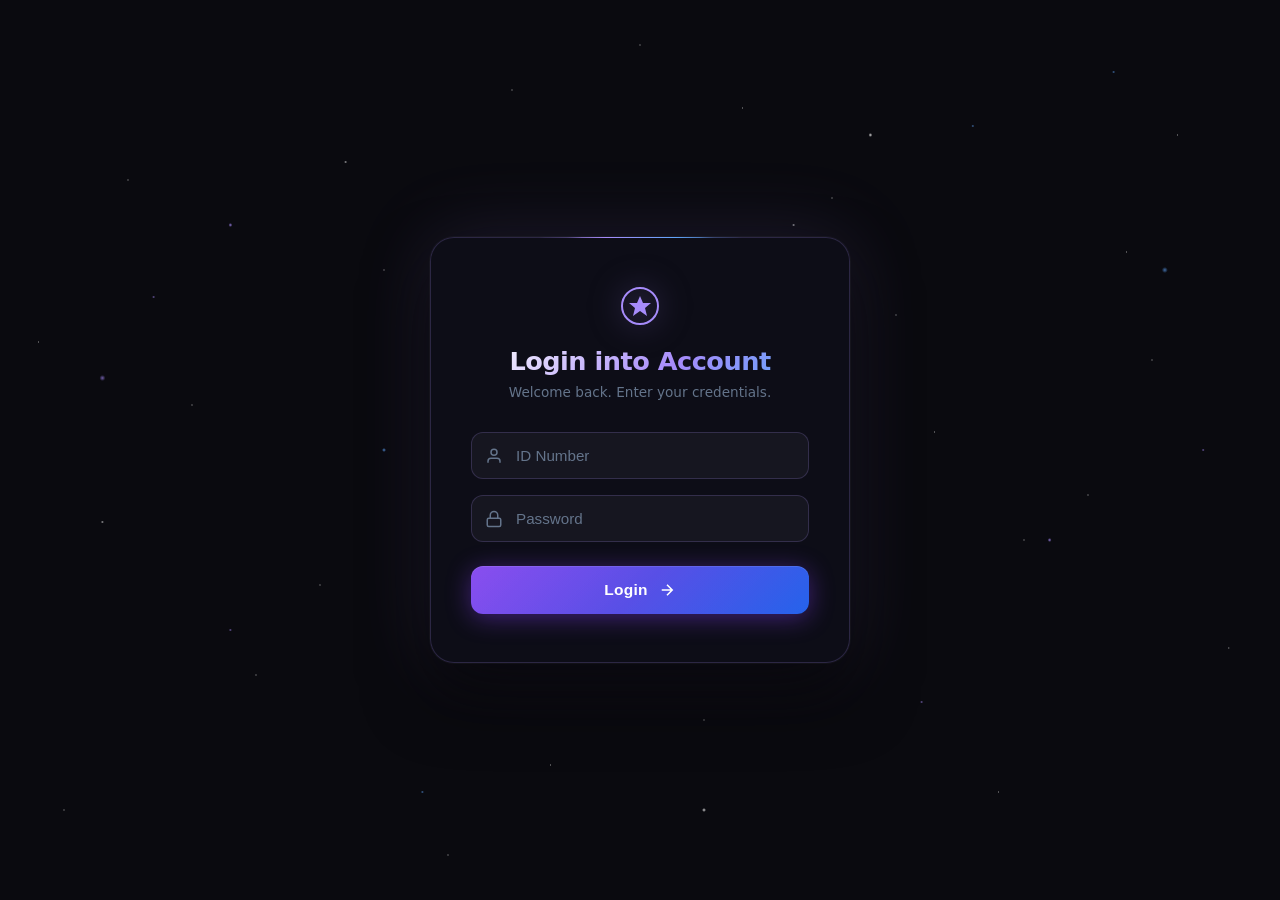
==== index.html @ b6b84334 "login project comleted" ====
<!DOCTYPE html>
<html lang="en">
<head>
    <meta charset="UTF-8">
    <meta name="viewport" content="width=device-width, initial-scale=1.0">
    <title>Login into Account</title>
    <link rel="stylesheet" href="./style.css">
</head>
<body>

    <div class="stars">
        <div class="stars-small"></div>
        <div class="stars-medium"></div>
        <div class="stars-large"></div>
    </div>

    <div class="wrapper">
        <div class="logo">
            <svg width="40" height="40" viewBox="0 0 40 40" fill="none">
                <circle cx="20" cy="20" r="18" stroke="url(#grad)" stroke-width="2"/>
                <path d="M20 10 L23 17 L31 17 L25 22 L27 30 L20 25 L13 30 L15 22 L9 17 L17 17 Z" fill="url(#grad)"/>
                <defs>
                    <linearGradient id="grad" x1="0" y1="0" x2="40" y2="40">
                        <stop offset="0%" stop-color="#a78bfa"/>
                        <stop offset="100%" stop-color="#60a5fa"/>
                    </linearGradient>
                </defs>
            </svg>
        </div>
        <h1>Login into Account</h1>
        <p class="subtitle">Welcome back. Enter your credentials.</p>
        <form action="">
            <div class="input-group">
                <svg class="input-icon" width="18" height="18" viewBox="0 0 24 24" fill="none" stroke="currentColor" stroke-width="2">
                    <path d="M20 21v-2a4 4 0 0 0-4-4H8a4 4 0 0 0-4 4v2"/>
                    <circle cx="12" cy="7" r="4"/>
                </svg>
                <input class="id-input"  type="number" placeholder="ID Number">
            </div>
            <div class="input-group">
                <svg class="input-icon" width="18" height="18" viewBox="0 0 24 24" fill="none" stroke="currentColor" stroke-width="2">
                    <rect x="3" y="11" width="18" height="11" rx="2" ry="2"/>
                    <path d="M7 11V7a5 5 0 0 1 10 0v4"/>
                </svg>
                <input class="password-input"  type="password" placeholder="Password">
            </div>
            <button type="submit" class="login-btn">
                <span>Login</span>
                <svg width="18" height="18" viewBox="0 0 24 24" fill="none" stroke="currentColor" stroke-width="2">
                    <path d="M5 12h14M12 5l7 7-7 7"/>
                </svg>
            </button>
        </form>
    </div>


    <script src="./main.js"></script>

</body>
</html>
---- style.css ----
*, *::before, *::after {
    margin: 0;
    padding: 0;
    box-sizing: border-box;
}

:root {
    --bg: #0a0a0f;
    --card-bg: rgba(15, 15, 25, 0.85);
    --border: rgba(167, 139, 250, 0.2);
    --border-hover: rgba(167, 139, 250, 0.5);
    --purple: #a78bfa;
    --blue: #60a5fa;
    --text: #e2e8f0;
    --muted: #64748b;
    --input-bg: rgba(255, 255, 255, 0.04);
    --input-bg-focus: rgba(167, 139, 250, 0.08);
    --glow: rgba(167, 139, 250, 0.15);
}

html, body {
    height: 100%;
    font-family: 'Segoe UI', system-ui, -apple-system, sans-serif;
    background: var(--bg);
    color: var(--text);
    overflow: hidden;
}

/* ── Stars ── */
.stars {
    position: fixed;
    inset: 0;
    z-index: 0;
    pointer-events: none;
}

.stars-small,
.stars-medium,
.stars-large {
    position: absolute;
    inset: 0;
    background-repeat: repeat;
    animation: twinkle linear infinite;
}

.stars-small {
    background-image:
        radial-gradient(1px 1px at 10% 20%, #fff 0%, transparent 100%),
        radial-gradient(1px 1px at 25% 65%, #fff 0%, transparent 100%),
        radial-gradient(1px 1px at 40% 10%, #fff 0%, transparent 100%),
        radial-gradient(1px 1px at 55% 80%, #fff 0%, transparent 100%),
        radial-gradient(1px 1px at 70% 35%, #fff 0%, transparent 100%),
        radial-gradient(1px 1px at 85% 55%, #fff 0%, transparent 100%),
        radial-gradient(1px 1px at 5%  90%, #fff 0%, transparent 100%),
        radial-gradient(1px 1px at 92% 15%, #fff 0%, transparent 100%),
        radial-gradient(1px 1px at 15% 45%, #fff 0%, transparent 100%),
        radial-gradient(1px 1px at 30% 30%, #fff 0%, transparent 100%),
        radial-gradient(1px 1px at 48% 50%, #fff 0%, transparent 100%),
        radial-gradient(1px 1px at 63% 70%, #fff 0%, transparent 100%),
        radial-gradient(1px 1px at 78% 88%, #fff 0%, transparent 100%),
        radial-gradient(1px 1px at 90% 40%, #fff 0%, transparent 100%),
        radial-gradient(1px 1px at 20% 75%, #fff 0%, transparent 100%),
        radial-gradient(1px 1px at 35% 95%, #fff 0%, transparent 100%),
        radial-gradient(1px 1px at 50% 5%,  #fff 0%, transparent 100%),
        radial-gradient(1px 1px at 65% 22%, #fff 0%, transparent 100%),
        radial-gradient(1px 1px at 80% 60%, #fff 0%, transparent 100%),
        radial-gradient(1px 1px at 96% 72%, #fff 0%, transparent 100%),
        radial-gradient(1px 1px at 3%  38%, #fff 0%, transparent 100%),
        radial-gradient(1px 1px at 43% 85%, #fff 0%, transparent 100%),
        radial-gradient(1px 1px at 58% 12%, #fff 0%, transparent 100%),
        radial-gradient(1px 1px at 73% 48%, #fff 0%, transparent 100%),
        radial-gradient(1px 1px at 88% 28%, #fff 0%, transparent 100%);
    opacity: 0.6;
    animation-duration: 6s;
}

.stars-medium {
    background-image:
        radial-gradient(1.5px 1.5px at 12% 33%, rgba(167,139,250,0.9) 0%, transparent 100%),
        radial-gradient(1.5px 1.5px at 27% 18%, rgba(255,255,255,0.9) 0%, transparent 100%),
        radial-gradient(1.5px 1.5px at 42% 62%, rgba(96,165,250,0.9) 0%, transparent 100%),
        radial-gradient(1.5px 1.5px at 57% 44%, rgba(255,255,255,0.9) 0%, transparent 100%),
        radial-gradient(1.5px 1.5px at 72% 78%, rgba(167,139,250,0.9) 0%, transparent 100%),
        radial-gradient(1.5px 1.5px at 87% 8%,  rgba(96,165,250,0.9) 0%, transparent 100%),
        radial-gradient(1.5px 1.5px at 8%  58%, rgba(255,255,255,0.9) 0%, transparent 100%),
        radial-gradient(1.5px 1.5px at 94% 50%, rgba(167,139,250,0.9) 0%, transparent 100%),
        radial-gradient(1.5px 1.5px at 33% 88%, rgba(96,165,250,0.9) 0%, transparent 100%),
        radial-gradient(1.5px 1.5px at 62% 25%, rgba(255,255,255,0.9) 0%, transparent 100%),
        radial-gradient(1.5px 1.5px at 18% 70%, rgba(167,139,250,0.9) 0%, transparent 100%),
        radial-gradient(1.5px 1.5px at 76% 14%, rgba(96,165,250,0.9) 0%, transparent 100%);
    opacity: 0.7;
    animation-duration: 9s;
    animation-delay: -3s;
}

.stars-large {
    background-image:
        radial-gradient(2px 2px at 18% 25%, rgba(167,139,250,1) 0%, transparent 100%),
        radial-gradient(2px 2px at 45% 70%, rgba(96,165,250,1) 0%, transparent 100%),
        radial-gradient(2px 2px at 68% 15%, rgba(255,255,255,1) 0%, transparent 100%),
        radial-gradient(2px 2px at 82% 60%, rgba(167,139,250,1) 0%, transparent 100%),
        radial-gradient(2px 2px at 30% 50%, rgba(96,165,250,1) 0%, transparent 100%),
        radial-gradient(2px 2px at 55% 90%, rgba(255,255,255,1) 0%, transparent 100%),
        radial-gradient(3px 3px at 8%  42%, rgba(167,139,250,0.8) 0%, transparent 100%),
        radial-gradient(3px 3px at 91% 30%, rgba(96,165,250,0.8) 0%, transparent 100%);
    opacity: 0.8;
    animation-duration: 12s;
    animation-delay: -6s;
}

@keyframes twinkle {
    0%, 100% { opacity: 0.8; }
    50%       { opacity: 0.2; }
}

/* ── Card ── */
.wrapper {
    position: fixed;
    z-index: 10;
    top: 50%;
    left: 50%;
    transform: translate(-50%, -50%);
    width: 100%;
    max-width: 420px;
    padding: 48px 40px;
    background: var(--card-bg);
    border: 1px solid var(--border);
    border-radius: 24px;
    backdrop-filter: blur(24px);
    -webkit-backdrop-filter: blur(24px);
    box-shadow:
        0 0 0 1px rgba(255,255,255,0.03),
        0 32px 64px rgba(0,0,0,0.6),
        0 0 80px var(--glow);
    animation: fadeUp 0.7s cubic-bezier(0.22, 1, 0.36, 1) both;
}

.wrapper::before {
    content: '';
    position: absolute;
    top: -1px;
    left: 25%;
    right: 25%;
    height: 1px;
    background: linear-gradient(90deg, transparent, var(--purple), var(--blue), transparent);
    border-radius: 50%;
}

@keyframes fadeUp {
    from { opacity: 0; transform: translate(-50%, -46%); }
    to   { opacity: 1; transform: translate(-50%, -50%); }
}

/* ── Logo ── */
.logo {
    display: flex;
    justify-content: center;
    margin-bottom: 20px;
    filter: drop-shadow(0 0 16px rgba(167,139,250,0.5));
}

/* ── Headings ── */
h1 {
    font-size: 1.6rem;
    font-weight: 700;
    text-align: center;
    background: linear-gradient(135deg, #fff 0%, var(--purple) 60%, var(--blue) 100%);
    -webkit-background-clip: text;
    -webkit-text-fill-color: transparent;
    background-clip: text;
    letter-spacing: -0.5px;
    margin-bottom: 8px;
}

.subtitle {
    text-align: center;
    font-size: 0.85rem;
    color: var(--muted);
    margin-bottom: 32px;
}

/* ── Form ── */
form {
    display: flex;
    flex-direction: column;
    gap: 16px;
}

.input-group {
    position: relative;
    display: flex;
    align-items: center;
}

.input-icon {
    position: absolute;
    left: 14px;
    color: var(--muted);
    pointer-events: none;
    transition: color 0.3s;
}

.input-group:focus-within .input-icon {
    color: var(--purple);
}

input {
    width: 100%;
    padding: 14px 14px 14px 44px;
    background: var(--input-bg);
    border: 1px solid var(--border);
    border-radius: 12px;
    color: var(--text);
    font-size: 0.95rem;
    outline: none;
    transition: border-color 0.3s, background 0.3s, box-shadow 0.3s;
    appearance: none;
    -moz-appearance: textfield;
}

input::-webkit-outer-spin-button,
input::-webkit-inner-spin-button {
    -webkit-appearance: none;
}

input::placeholder {
    color: var(--muted);
}

input:focus {
    border-color: var(--border-hover);
    background: var(--input-bg-focus);
    box-shadow: 0 0 0 3px rgba(167,139,250,0.12), 0 0 20px rgba(167,139,250,0.08);
}

/* ── Button ── */
.login-btn {
    display: flex;
    align-items: center;
    justify-content: center;
    gap: 10px;
    padding: 15px;
    margin-top: 8px;
    background: linear-gradient(135deg, #7c3aed, #4f46e5, #2563eb);
    border: none;
    border-radius: 12px;
    color: #fff;
    font-size: 0.97rem;
    font-weight: 600;
    cursor: pointer;
    letter-spacing: 0.3px;
    transition: transform 0.2s, box-shadow 0.3s;
    box-shadow: 0 4px 24px rgba(124,58,237,0.45), inset 0 1px 0 rgba(255,255,255,0.1);
    position: relative;
    overflow: hidden;
}

.login-btn::before {
    content: '';
    position: absolute;
    inset: 0;
    background: linear-gradient(135deg, rgba(255,255,255,0.1), transparent);
    pointer-events: none;
}

.login-btn:hover {
    transform: translateY(-2px);
    box-shadow: 0 8px 32px rgba(124,58,237,0.6), inset 0 1px 0 rgba(255,255,255,0.15);
}

.login-btn:active {
    transform: translateY(0);
}
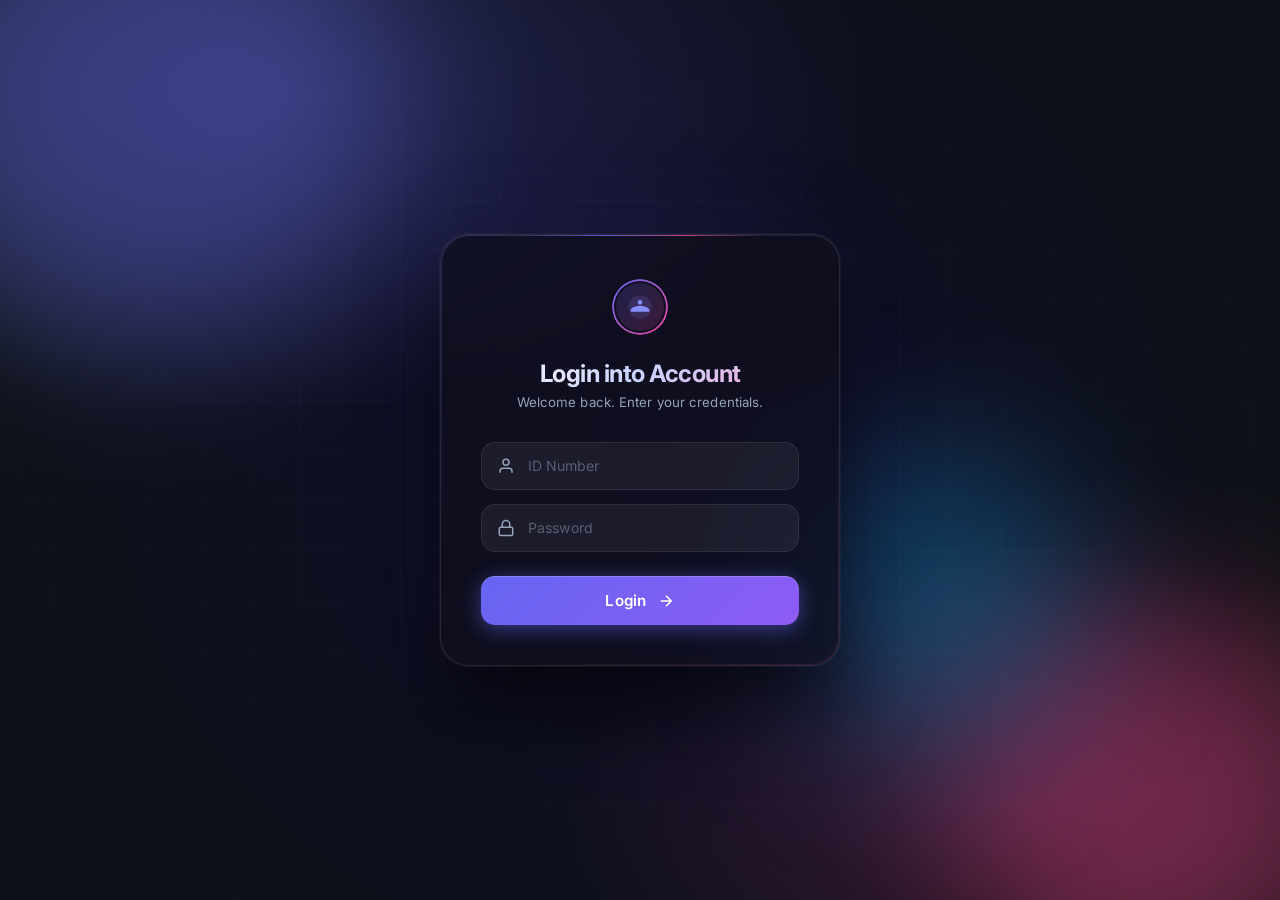
==== commit ec0ac3e3: "style changed" ====
--- a/index.html
+++ b/index.html
@@ -8,24 +8,25 @@
 </head>
 <body>
 
-    <div class="stars">
-        <div class="stars-small"></div>
-        <div class="stars-medium"></div>
-        <div class="stars-large"></div>
-    </div>
+    <div class="blob blob-1"></div>
+    <div class="blob blob-2"></div>
+    <div class="blob blob-3"></div>
+    <div class="grid-overlay"></div>
 
     <div class="wrapper">
         <div class="logo">
-            <svg width="40" height="40" viewBox="0 0 40 40" fill="none">
-                <circle cx="20" cy="20" r="18" stroke="url(#grad)" stroke-width="2"/>
-                <path d="M20 10 L23 17 L31 17 L25 22 L27 30 L20 25 L13 30 L15 22 L9 17 L17 17 Z" fill="url(#grad)"/>
-                <defs>
-                    <linearGradient id="grad" x1="0" y1="0" x2="40" y2="40">
-                        <stop offset="0%" stop-color="#a78bfa"/>
-                        <stop offset="100%" stop-color="#60a5fa"/>
-                    </linearGradient>
-                </defs>
-            </svg>
+            <div class="logo-ring">
+                <svg width="28" height="28" viewBox="0 0 24 24" fill="none" style="position:relative;z-index:1;">
+                    <path d="M12 2C6.48 2 2 6.48 2 12s4.48 10 10 10 10-4.48 10-10S17.52 2 12 2z" fill="url(#logoGrad)" opacity="0.15"/>
+                    <path d="M12 6a2 2 0 1 1 0 4 2 2 0 0 1 0-4zm0 5c2.67 0 8 1.34 8 4v1H4v-1c0-2.66 5.33-4 8-4z" fill="url(#logoGrad)"/>
+                    <defs>
+                        <linearGradient id="logoGrad" x1="0" y1="0" x2="24" y2="24">
+                            <stop offset="0%" stop-color="#818cf8"/>
+                            <stop offset="100%" stop-color="#f9a8d4"/>
+                        </linearGradient>
+                    </defs>
+                </svg>
+            </div>
         </div>
         <h1>Login into Account</h1>
         <p class="subtitle">Welcome back. Enter your credentials.</p>
--- a/style.css
+++ b/style.css
@@ -1,3 +1,5 @@
+@import url('https://fonts.googleapis.com/css2?family=Inter:wght@300;400;500;600;700&display=swap');
+
 *, *::before, *::after {
     margin: 0;
     padding: 0;
@@ -5,112 +7,100 @@
 }
 
 :root {
-    --bg: #0a0a0f;
-    --card-bg: rgba(15, 15, 25, 0.85);
-    --border: rgba(167, 139, 250, 0.2);
-    --border-hover: rgba(167, 139, 250, 0.5);
-    --purple: #a78bfa;
-    --blue: #60a5fa;
-    --text: #e2e8f0;
-    --muted: #64748b;
-    --input-bg: rgba(255, 255, 255, 0.04);
-    --input-bg-focus: rgba(167, 139, 250, 0.08);
-    --glow: rgba(167, 139, 250, 0.15);
+    --primary: #6366f1;
+    --primary-dark: #4f46e5;
+    --primary-light: #818cf8;
+    --accent: #ec4899;
+    --bg-1: #0f0c29;
+    --bg-2: #1a1040;
+    --bg-3: #0d1117;
+    --glass: rgba(255, 255, 255, 0.05);
+    --glass-border: rgba(255, 255, 255, 0.1);
+    --text: #f1f5f9;
+    --text-muted: #94a3b8;
+    --input-bg: rgba(255, 255, 255, 0.06);
+    --shadow-color: rgba(99, 102, 241, 0.4);
 }
 
 html, body {
     height: 100%;
-    font-family: 'Segoe UI', system-ui, -apple-system, sans-serif;
-    background: var(--bg);
+    font-family: 'Inter', 'Segoe UI', system-ui, sans-serif;
+    background: var(--bg-3);
     color: var(--text);
     overflow: hidden;
 }
 
-/* ── Stars ── */
-.stars {
+/* ── Animated background ── */
+body::before {
+    content: '';
+    position: fixed;
+    inset: 0;
+    background:
+        radial-gradient(ellipse 80% 60% at 20% 10%, rgba(99, 102, 241, 0.25) 0%, transparent 60%),
+        radial-gradient(ellipse 60% 50% at 80% 90%, rgba(236, 72, 153, 0.2) 0%, transparent 60%),
+        radial-gradient(ellipse 50% 70% at 50% 50%, rgba(15, 12, 41, 1) 0%, #0d1117 100%);
+    z-index: 0;
+}
+
+/* ── Floating blobs ── */
+.blob {
+    position: fixed;
+    border-radius: 50%;
+    filter: blur(80px);
+    opacity: 0.35;
+    z-index: 0;
+    animation: float linear infinite;
+    pointer-events: none;
+}
+
+.blob-1 {
+    width: 500px;
+    height: 500px;
+    background: radial-gradient(circle, #6366f1, #818cf8);
+    top: -150px;
+    left: -100px;
+    animation-duration: 18s;
+}
+
+.blob-2 {
+    width: 400px;
+    height: 400px;
+    background: radial-gradient(circle, #ec4899, #f43f5e);
+    bottom: -100px;
+    right: -80px;
+    animation-duration: 22s;
+    animation-delay: -8s;
+}
+
+.blob-3 {
+    width: 300px;
+    height: 300px;
+    background: radial-gradient(circle, #06b6d4, #3b82f6);
+    top: 50%;
+    right: 15%;
+    animation-duration: 28s;
+    animation-delay: -14s;
+}
+
+@keyframes float {
+    0%   { transform: translate(0, 0) scale(1); }
+    25%  { transform: translate(30px, -30px) scale(1.05); }
+    50%  { transform: translate(-20px, 20px) scale(0.97); }
+    75%  { transform: translate(20px, 30px) scale(1.03); }
+    100% { transform: translate(0, 0) scale(1); }
+}
+
+/* ── Grid overlay ── */
+.grid-overlay {
     position: fixed;
     inset: 0;
     z-index: 0;
     pointer-events: none;
-}
-
-.stars-small,
-.stars-medium,
-.stars-large {
-    position: absolute;
-    inset: 0;
-    background-repeat: repeat;
-    animation: twinkle linear infinite;
-}
-
-.stars-small {
     background-image:
-        radial-gradient(1px 1px at 10% 20%, #fff 0%, transparent 100%),
-        radial-gradient(1px 1px at 25% 65%, #fff 0%, transparent 100%),
-        radial-gradient(1px 1px at 40% 10%, #fff 0%, transparent 100%),
-        radial-gradient(1px 1px at 55% 80%, #fff 0%, transparent 100%),
-        radial-gradient(1px 1px at 70% 35%, #fff 0%, transparent 100%),
-        radial-gradient(1px 1px at 85% 55%, #fff 0%, transparent 100%),
-        radial-gradient(1px 1px at 5%  90%, #fff 0%, transparent 100%),
-        radial-gradient(1px 1px at 92% 15%, #fff 0%, transparent 100%),
-        radial-gradient(1px 1px at 15% 45%, #fff 0%, transparent 100%),
-        radial-gradient(1px 1px at 30% 30%, #fff 0%, transparent 100%),
-        radial-gradient(1px 1px at 48% 50%, #fff 0%, transparent 100%),
-        radial-gradient(1px 1px at 63% 70%, #fff 0%, transparent 100%),
-        radial-gradient(1px 1px at 78% 88%, #fff 0%, transparent 100%),
-        radial-gradient(1px 1px at 90% 40%, #fff 0%, transparent 100%),
-        radial-gradient(1px 1px at 20% 75%, #fff 0%, transparent 100%),
-        radial-gradient(1px 1px at 35% 95%, #fff 0%, transparent 100%),
-        radial-gradient(1px 1px at 50% 5%,  #fff 0%, transparent 100%),
-        radial-gradient(1px 1px at 65% 22%, #fff 0%, transparent 100%),
-        radial-gradient(1px 1px at 80% 60%, #fff 0%, transparent 100%),
-        radial-gradient(1px 1px at 96% 72%, #fff 0%, transparent 100%),
-        radial-gradient(1px 1px at 3%  38%, #fff 0%, transparent 100%),
-        radial-gradient(1px 1px at 43% 85%, #fff 0%, transparent 100%),
-        radial-gradient(1px 1px at 58% 12%, #fff 0%, transparent 100%),
-        radial-gradient(1px 1px at 73% 48%, #fff 0%, transparent 100%),
-        radial-gradient(1px 1px at 88% 28%, #fff 0%, transparent 100%);
-    opacity: 0.6;
-    animation-duration: 6s;
-}
-
-.stars-medium {
-    background-image:
-        radial-gradient(1.5px 1.5px at 12% 33%, rgba(167,139,250,0.9) 0%, transparent 100%),
-        radial-gradient(1.5px 1.5px at 27% 18%, rgba(255,255,255,0.9) 0%, transparent 100%),
-        radial-gradient(1.5px 1.5px at 42% 62%, rgba(96,165,250,0.9) 0%, transparent 100%),
-        radial-gradient(1.5px 1.5px at 57% 44%, rgba(255,255,255,0.9) 0%, transparent 100%),
-        radial-gradient(1.5px 1.5px at 72% 78%, rgba(167,139,250,0.9) 0%, transparent 100%),
-        radial-gradient(1.5px 1.5px at 87% 8%,  rgba(96,165,250,0.9) 0%, transparent 100%),
-        radial-gradient(1.5px 1.5px at 8%  58%, rgba(255,255,255,0.9) 0%, transparent 100%),
-        radial-gradient(1.5px 1.5px at 94% 50%, rgba(167,139,250,0.9) 0%, transparent 100%),
-        radial-gradient(1.5px 1.5px at 33% 88%, rgba(96,165,250,0.9) 0%, transparent 100%),
-        radial-gradient(1.5px 1.5px at 62% 25%, rgba(255,255,255,0.9) 0%, transparent 100%),
-        radial-gradient(1.5px 1.5px at 18% 70%, rgba(167,139,250,0.9) 0%, transparent 100%),
-        radial-gradient(1.5px 1.5px at 76% 14%, rgba(96,165,250,0.9) 0%, transparent 100%);
-    opacity: 0.7;
-    animation-duration: 9s;
-    animation-delay: -3s;
-}
-
-.stars-large {
-    background-image:
-        radial-gradient(2px 2px at 18% 25%, rgba(167,139,250,1) 0%, transparent 100%),
-        radial-gradient(2px 2px at 45% 70%, rgba(96,165,250,1) 0%, transparent 100%),
-        radial-gradient(2px 2px at 68% 15%, rgba(255,255,255,1) 0%, transparent 100%),
-        radial-gradient(2px 2px at 82% 60%, rgba(167,139,250,1) 0%, transparent 100%),
-        radial-gradient(2px 2px at 30% 50%, rgba(96,165,250,1) 0%, transparent 100%),
-        radial-gradient(2px 2px at 55% 90%, rgba(255,255,255,1) 0%, transparent 100%),
-        radial-gradient(3px 3px at 8%  42%, rgba(167,139,250,0.8) 0%, transparent 100%),
-        radial-gradient(3px 3px at 91% 30%, rgba(96,165,250,0.8) 0%, transparent 100%);
-    opacity: 0.8;
-    animation-duration: 12s;
-    animation-delay: -6s;
-}
-
-@keyframes twinkle {
-    0%, 100% { opacity: 0.8; }
-    50%       { opacity: 0.2; }
+        linear-gradient(rgba(255,255,255,0.02) 1px, transparent 1px),
+        linear-gradient(90deg, rgba(255,255,255,0.02) 1px, transparent 1px);
+    background-size: 50px 50px;
+    mask-image: radial-gradient(ellipse 60% 60% at 50% 50%, black 40%, transparent 100%);
 }
 
 /* ── Card ── */
@@ -121,99 +111,188 @@
     left: 50%;
     transform: translate(-50%, -50%);
     width: 100%;
-    max-width: 420px;
-    padding: 48px 40px;
-    background: var(--card-bg);
-    border: 1px solid var(--border);
-    border-radius: 24px;
-    backdrop-filter: blur(24px);
-    -webkit-backdrop-filter: blur(24px);
+    max-width: 400px;
+    padding: 44px 40px 40px;
+    background: rgba(15, 15, 30, 0.75);
+    border: 1px solid var(--glass-border);
+    border-radius: 28px;
+    backdrop-filter: blur(32px);
+    -webkit-backdrop-filter: blur(32px);
     box-shadow:
-        0 0 0 1px rgba(255,255,255,0.03),
-        0 32px 64px rgba(0,0,0,0.6),
-        0 0 80px var(--glow);
-    animation: fadeUp 0.7s cubic-bezier(0.22, 1, 0.36, 1) both;
+        0 0 0 1px rgba(255,255,255,0.04),
+        0 40px 80px rgba(0,0,0,0.7),
+        0 0 100px rgba(99,102,241,0.12),
+        inset 0 1px 0 rgba(255,255,255,0.07);
+    animation: cardIn 0.8s cubic-bezier(0.16, 1, 0.3, 1) both;
 }
 
 .wrapper::before {
     content: '';
     position: absolute;
-    top: -1px;
-    left: 25%;
-    right: 25%;
+    top: 0;
+    left: 50%;
+    transform: translateX(-50%);
+    width: 60%;
     height: 1px;
-    background: linear-gradient(90deg, transparent, var(--purple), var(--blue), transparent);
-    border-radius: 50%;
-}
-
-@keyframes fadeUp {
-    from { opacity: 0; transform: translate(-50%, -46%); }
-    to   { opacity: 1; transform: translate(-50%, -50%); }
+    background: linear-gradient(90deg,
+        transparent,
+        rgba(99, 102, 241, 0.8),
+        rgba(236, 72, 153, 0.8),
+        transparent
+    );
+}
+
+.wrapper::after {
+    content: '';
+    position: absolute;
+    inset: 0;
+    border-radius: 28px;
+    padding: 1px;
+    background: linear-gradient(135deg,
+        rgba(99,102,241,0.3),
+        transparent 40%,
+        transparent 60%,
+        rgba(236,72,153,0.2)
+    );
+    -webkit-mask: linear-gradient(#fff 0 0) content-box, linear-gradient(#fff 0 0);
+    mask: linear-gradient(#fff 0 0) content-box, linear-gradient(#fff 0 0);
+    -webkit-mask-composite: xor;
+    mask-composite: exclude;
+    pointer-events: none;
+}
+
+@keyframes cardIn {
+    from {
+        opacity: 0;
+        transform: translate(-50%, -42%) scale(0.96);
+        filter: blur(8px);
+    }
+    to {
+        opacity: 1;
+        transform: translate(-50%, -50%) scale(1);
+        filter: blur(0);
+    }
 }
 
 /* ── Logo ── */
 .logo {
     display: flex;
     justify-content: center;
-    margin-bottom: 20px;
-    filter: drop-shadow(0 0 16px rgba(167,139,250,0.5));
+    margin-bottom: 24px;
+    animation: logoIn 1s cubic-bezier(0.16, 1, 0.3, 1) 0.15s both;
+}
+
+.logo-ring {
+    position: relative;
+    width: 56px;
+    height: 56px;
+    display: flex;
+    align-items: center;
+    justify-content: center;
+}
+
+.logo-ring::before {
+    content: '';
+    position: absolute;
+    inset: 0;
+    border-radius: 50%;
+    background: linear-gradient(135deg, #6366f1, #ec4899);
+    padding: 2px;
+    -webkit-mask: linear-gradient(#fff 0 0) content-box, linear-gradient(#fff 0 0);
+    mask: linear-gradient(#fff 0 0) content-box, linear-gradient(#fff 0 0);
+    -webkit-mask-composite: xor;
+    mask-composite: exclude;
+    animation: spinGlow 4s linear infinite;
+}
+
+.logo-ring::after {
+    content: '';
+    position: absolute;
+    inset: 4px;
+    border-radius: 50%;
+    background: linear-gradient(135deg, rgba(99,102,241,0.2), rgba(236,72,153,0.2));
+}
+
+@keyframes spinGlow {
+    from { transform: rotate(0deg); }
+    to   { transform: rotate(360deg); }
+}
+
+@keyframes logoIn {
+    from { opacity: 0; transform: scale(0.7) rotate(-10deg); }
+    to   { opacity: 1; transform: scale(1) rotate(0deg); }
 }
 
 /* ── Headings ── */
 h1 {
-    font-size: 1.6rem;
+    font-size: 1.5rem;
     font-weight: 700;
     text-align: center;
-    background: linear-gradient(135deg, #fff 0%, var(--purple) 60%, var(--blue) 100%);
+    letter-spacing: -0.5px;
+    margin-bottom: 6px;
+    animation: textIn 0.8s cubic-bezier(0.16, 1, 0.3, 1) 0.2s both;
+    background: linear-gradient(135deg, #ffffff 0%, #c7d2fe 50%, #f9a8d4 100%);
     -webkit-background-clip: text;
     -webkit-text-fill-color: transparent;
     background-clip: text;
-    letter-spacing: -0.5px;
-    margin-bottom: 8px;
 }
 
 .subtitle {
     text-align: center;
-    font-size: 0.85rem;
-    color: var(--muted);
+    font-size: 0.83rem;
+    color: var(--text-muted);
     margin-bottom: 32px;
+    letter-spacing: 0.1px;
+    animation: textIn 0.8s cubic-bezier(0.16, 1, 0.3, 1) 0.25s both;
+}
+
+@keyframes textIn {
+    from { opacity: 0; transform: translateY(10px); }
+    to   { opacity: 1; transform: translateY(0); }
 }
 
 /* ── Form ── */
 form {
     display: flex;
     flex-direction: column;
-    gap: 16px;
+    gap: 14px;
 }
 
 .input-group {
     position: relative;
-    display: flex;
-    align-items: center;
-}
+    animation: textIn 0.8s cubic-bezier(0.16, 1, 0.3, 1) both;
+}
+
+.input-group:nth-child(1) { animation-delay: 0.3s; }
+.input-group:nth-child(2) { animation-delay: 0.38s; }
 
 .input-icon {
     position: absolute;
-    left: 14px;
-    color: var(--muted);
+    left: 16px;
+    top: 50%;
+    transform: translateY(-50%);
+    color: var(--text-muted);
     pointer-events: none;
-    transition: color 0.3s;
+    transition: color 0.25s, transform 0.25s;
+    z-index: 2;
 }
 
 .input-group:focus-within .input-icon {
-    color: var(--purple);
+    color: var(--primary-light);
+    transform: translateY(-50%) scale(1.1);
 }
 
 input {
     width: 100%;
-    padding: 14px 14px 14px 44px;
+    padding: 14px 16px 14px 46px;
     background: var(--input-bg);
-    border: 1px solid var(--border);
-    border-radius: 12px;
+    border: 1px solid rgba(255, 255, 255, 0.08);
+    border-radius: 14px;
     color: var(--text);
-    font-size: 0.95rem;
+    font-size: 0.92rem;
+    font-family: inherit;
     outline: none;
-    transition: border-color 0.3s, background 0.3s, box-shadow 0.3s;
+    transition: border-color 0.25s, background 0.25s, box-shadow 0.25s;
     appearance: none;
     -moz-appearance: textfield;
 }
@@ -224,13 +303,21 @@
 }
 
 input::placeholder {
-    color: var(--muted);
+    color: rgba(148, 163, 184, 0.5);
+    font-size: 0.88rem;
 }
 
 input:focus {
-    border-color: var(--border-hover);
-    background: var(--input-bg-focus);
-    box-shadow: 0 0 0 3px rgba(167,139,250,0.12), 0 0 20px rgba(167,139,250,0.08);
+    border-color: rgba(99, 102, 241, 0.5);
+    background: rgba(99, 102, 241, 0.07);
+    box-shadow:
+        0 0 0 3px rgba(99, 102, 241, 0.12),
+        inset 0 1px 0 rgba(255,255,255,0.05);
+}
+
+input:hover:not(:focus) {
+    border-color: rgba(255, 255, 255, 0.14);
+    background: rgba(255, 255, 255, 0.07);
 }
 
 /* ── Button ── */
@@ -239,35 +326,85 @@
     align-items: center;
     justify-content: center;
     gap: 10px;
-    padding: 15px;
-    margin-top: 8px;
-    background: linear-gradient(135deg, #7c3aed, #4f46e5, #2563eb);
+    padding: 15px 24px;
+    margin-top: 10px;
+    background: linear-gradient(135deg, #6366f1 0%, #8b5cf6 50%, #ec4899 100%);
+    background-size: 200% 200%;
+    background-position: 0% 50%;
     border: none;
-    border-radius: 12px;
+    border-radius: 14px;
     color: #fff;
-    font-size: 0.97rem;
+    font-size: 0.95rem;
     font-weight: 600;
+    font-family: inherit;
     cursor: pointer;
     letter-spacing: 0.3px;
-    transition: transform 0.2s, box-shadow 0.3s;
-    box-shadow: 0 4px 24px rgba(124,58,237,0.45), inset 0 1px 0 rgba(255,255,255,0.1);
+    transition:
+        background-position 0.5s ease,
+        transform 0.2s cubic-bezier(0.34, 1.56, 0.64, 1),
+        box-shadow 0.3s;
+    box-shadow:
+        0 4px 20px rgba(99, 102, 241, 0.5),
+        inset 0 1px 0 rgba(255,255,255,0.2);
     position: relative;
     overflow: hidden;
+    animation: textIn 0.8s cubic-bezier(0.16, 1, 0.3, 1) 0.45s both;
 }
 
 .login-btn::before {
     content: '';
     position: absolute;
-    inset: 0;
-    background: linear-gradient(135deg, rgba(255,255,255,0.1), transparent);
-    pointer-events: none;
+    top: 0;
+    left: -100%;
+    width: 100%;
+    height: 100%;
+    background: linear-gradient(90deg, transparent, rgba(255,255,255,0.12), transparent);
+    transition: left 0.5s;
+}
+
+.login-btn:hover::before {
+    left: 100%;
 }
 
 .login-btn:hover {
-    transform: translateY(-2px);
-    box-shadow: 0 8px 32px rgba(124,58,237,0.6), inset 0 1px 0 rgba(255,255,255,0.15);
+    background-position: 100% 50%;
+    transform: translateY(-2px) scale(1.01);
+    box-shadow:
+        0 8px 30px rgba(99, 102, 241, 0.65),
+        0 4px 12px rgba(236, 72, 153, 0.3),
+        inset 0 1px 0 rgba(255,255,255,0.25);
 }
 
 .login-btn:active {
-    transform: translateY(0);
-}
+    transform: translateY(0) scale(0.99);
+    box-shadow: 0 2px 10px rgba(99, 102, 241, 0.4);
+}
+
+.login-btn svg {
+    transition: transform 0.25s cubic-bezier(0.34, 1.56, 0.64, 1);
+}
+
+.login-btn:hover svg {
+    transform: translateX(3px);
+}
+
+/* ── Divider ── */
+.divider {
+    display: flex;
+    align-items: center;
+    gap: 12px;
+    margin: 4px 0 2px;
+    animation: textIn 0.8s cubic-bezier(0.16, 1, 0.3, 1) 0.42s both;
+}
+
+.divider span {
+    flex: 1;
+    height: 1px;
+    background: rgba(255,255,255,0.07);
+}
+
+.divider p {
+    font-size: 0.75rem;
+    color: rgba(148, 163, 184, 0.5);
+    white-space: nowrap;
+}
